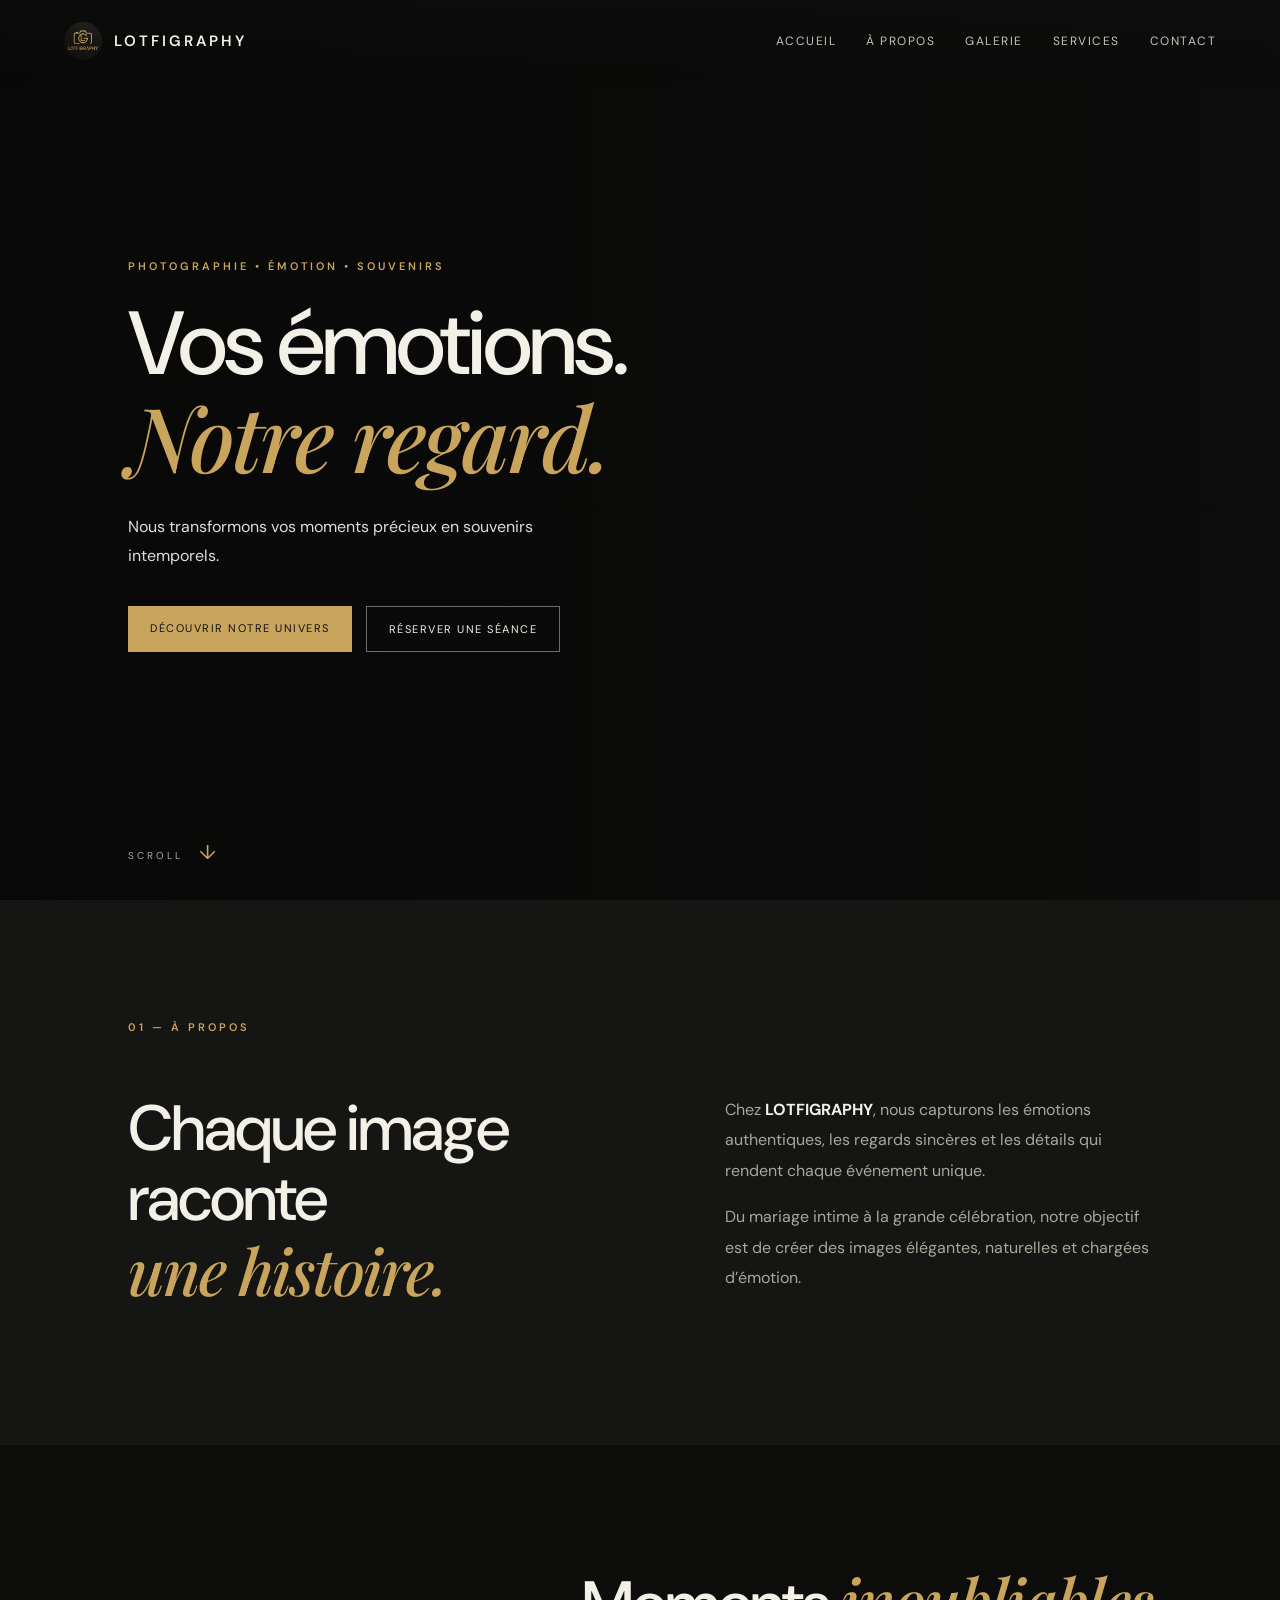
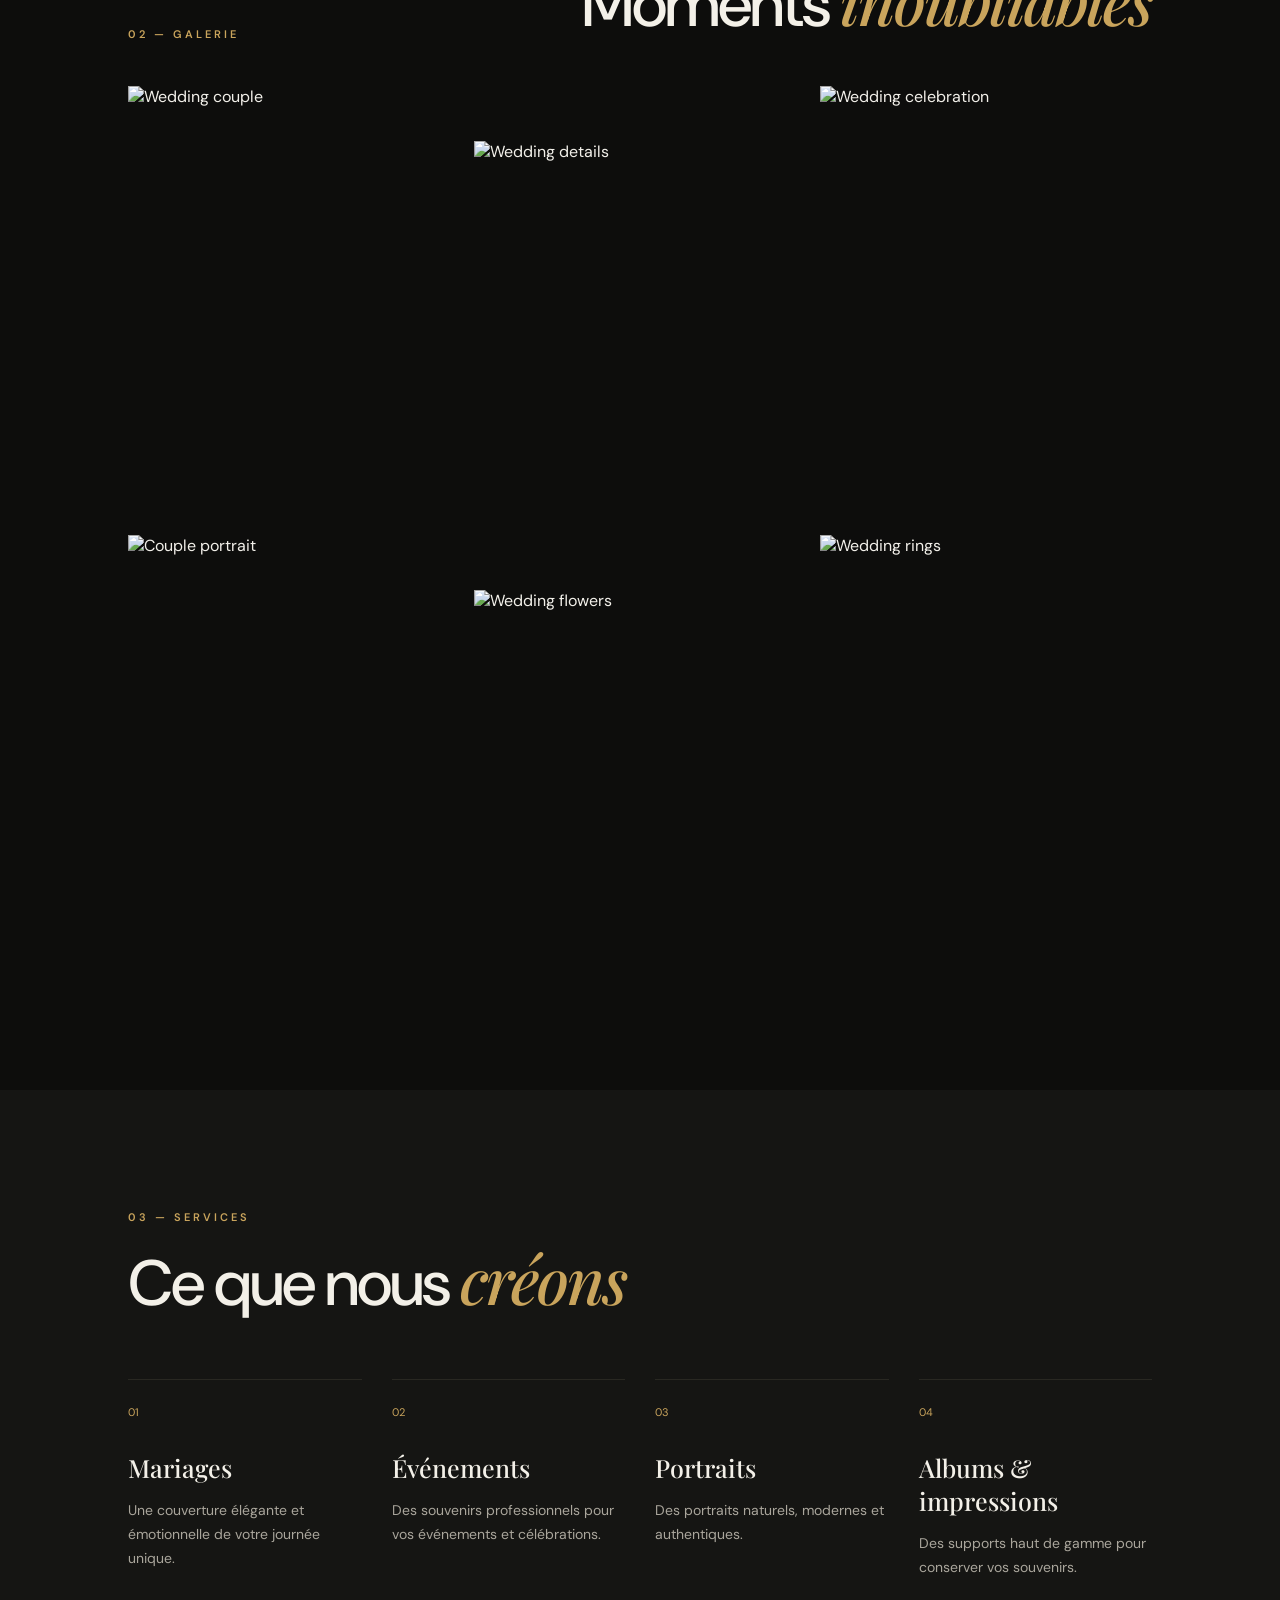
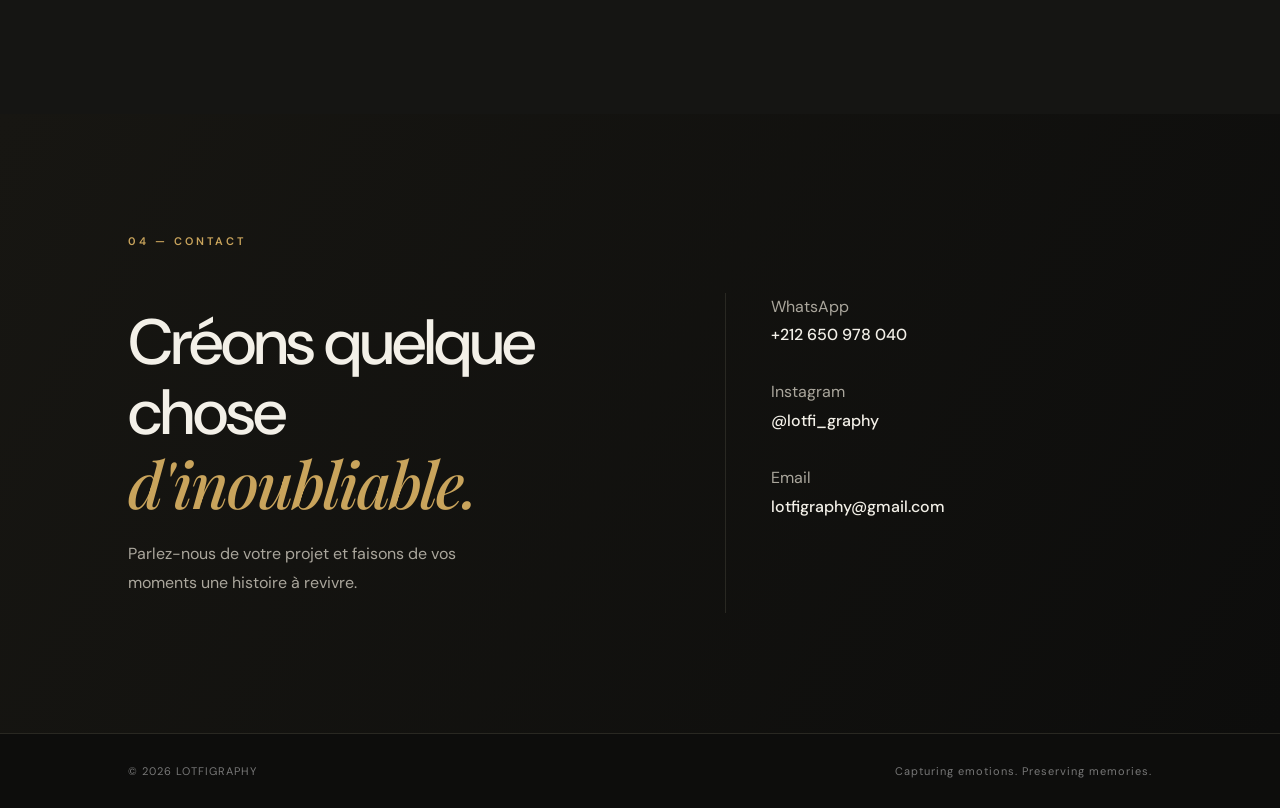
==== index.html @ d64f2783 "Initial website" ====
<!DOCTYPE html>
<html lang="fr">
<head>
  <meta charset="UTF-8" />
  <meta name="viewport" content="width=device-width, initial-scale=1.0" />
  <title>LOTFIGRAPHY — Photography Studio</title>
  <meta name="description" content="LOTFIGRAPHY — Wedding, portrait and event photography." />
  <link rel="stylesheet" href="style.css" />
</head>
<body>
  <header class="navbar">
    <a class="brand" href="#home">
      <img src="assets/logo.jpeg" alt="LOTFIGRAPHY logo" />
      <span>LOTFIGRAPHY</span>
    </a>
    <nav>
      <a href="#home">Accueil</a>
      <a href="#about">À propos</a>
      <a href="#gallery">Galerie</a>
      <a href="#services">Services</a>
      <a href="#contact">Contact</a>
    </nav>
    <button class="menu-btn" aria-label="Menu">☰</button>
  </header>

  <main>
    <section id="home" class="hero">
      <div class="hero-overlay"></div>
      <div class="hero-content">
        <p class="eyebrow">PHOTOGRAPHIE • ÉMOTION • SOUVENIRS</p>
        <h1>Vos émotions.<br><em>Notre regard.</em></h1>
        <p class="hero-text">Nous transformons vos moments précieux en souvenirs intemporels.</p>
        <div class="hero-actions">
          <a class="btn btn-gold" href="#gallery">Découvrir notre univers</a>
          <a class="btn btn-outline" href="#contact">Réserver une séance</a>
        </div>
      </div>
      <div class="scroll">SCROLL <span>↓</span></div>
    </section>

    <section id="about" class="section about">
      <div class="section-label">01 — À PROPOS</div>
      <div class="about-grid">
        <div>
          <h2>Chaque image raconte<br><em>une histoire.</em></h2>
        </div>
        <div class="about-copy">
          <p>Chez <strong>LOTFIGRAPHY</strong>, nous capturons les émotions authentiques, les regards sincères et les détails qui rendent chaque événement unique.</p>
          <p>Du mariage intime à la grande célébration, notre objectif est de créer des images élégantes, naturelles et chargées d’émotion.</p>
        </div>
      </div>
    </section>

    <section id="gallery" class="section gallery-section">
      <div class="section-heading">
        <div class="section-label">02 — GALERIE</div>
        <h2>Moments <em>inoubliables</em></h2>
      </div>
      <div class="gallery">
        <img src="https://images.unsplash.com/photo-1519741497674-611481863552?auto=format&fit=crop&w=1200&q=85" alt="Wedding couple" />
        <img src="https://images.unsplash.com/photo-1511285560929-80b456fea0bc?auto=format&fit=crop&w=1200&q=85" alt="Wedding details" />
        <img src="https://images.unsplash.com/photo-1519225421980-715cb0215aed?auto=format&fit=crop&w=1200&q=85" alt="Wedding celebration" />
        <img src="https://images.unsplash.com/photo-1537633552985-df8429e8048b?auto=format&fit=crop&w=1200&q=85" alt="Couple portrait" />
        <img src="https://images.unsplash.com/photo-1469371670807-013ccf25f16a?auto=format&fit=crop&w=1200&q=85" alt="Wedding flowers" />
        <img src="https://images.unsplash.com/photo-1507504031003-b417219a0fde?auto=format&fit=crop&w=1200&q=85" alt="Wedding rings" />
      </div>
    </section>

    <section id="services" class="section services">
      <div class="section-label">03 — SERVICES</div>
      <h2>Ce que nous <em>créons</em></h2>
      <div class="service-grid">
        <article><span>01</span><h3>Mariages</h3><p>Une couverture élégante et émotionnelle de votre journée unique.</p></article>
        <article><span>02</span><h3>Événements</h3><p>Des souvenirs professionnels pour vos événements et célébrations.</p></article>
        <article><span>03</span><h3>Portraits</h3><p>Des portraits naturels, modernes et authentiques.</p></article>
        <article><span>04</span><h3>Albums & impressions</h3><p>Des supports haut de gamme pour conserver vos souvenirs.</p></article>
      </div>
    </section>

    <section id="contact" class="section contact">
      <div class="section-label">04 — CONTACT</div>
      <div class="contact-grid">
        <div>
          <h2>Créons quelque chose<br><em>d'inoubliable.</em></h2>
          <p>Parlez-nous de votre projet et faisons de vos moments une histoire à revivre.</p>
        </div>
        <div class="contact-card">
          <a href="https://wa.me/212650978040" target="_blank">WhatsApp<br><strong>+212 650 978 040</strong></a>
          <a href="https://instagram.com/lotfi_graphy" target="_blank">Instagram<br><strong>@lotfi_graphy</strong></a>
          <a href="mailto:lotfigraphy@gmail.com">Email<br><strong>lotfigraphy@gmail.com</strong></a>
        </div>
      </div>
    </section>
  </main>

  <footer>
    <span>© 2026 LOTFIGRAPHY</span>
    <span>Capturing emotions. Preserving memories.</span>
  </footer>
  <script src="script.js"></script>
</body>
</html>
---- style.css ----
@import url('https://fonts.googleapis.com/css2?family=DM+Sans:wght@400;500;600&family=Playfair+Display:ital,wght@0,500;0,600;1,500;1,600&display=swap');
:root{--bg:#0d0d0c;--panel:#151513;--text:#f3f0e8;--muted:#aaa69c;--gold:#c9a45c;--line:#292822}
*{box-sizing:border-box}html{scroll-behavior:smooth}body{margin:0;background:var(--bg);color:var(--text);font-family:'DM Sans',sans-serif}a{color:inherit;text-decoration:none}.navbar{position:fixed;top:0;left:0;right:0;height:82px;display:flex;align-items:center;justify-content:space-between;padding:0 5vw;z-index:20;background:linear-gradient(#0d0d0ccc,transparent)}.brand{display:flex;align-items:center;gap:12px;font-size:15px;letter-spacing:3px;font-weight:600}.brand img{width:38px;height:38px;object-fit:cover;border-radius:50%}.navbar nav{display:flex;gap:30px;font-size:12px;letter-spacing:1.5px;text-transform:uppercase}.navbar nav a{opacity:.8;transition:.3s}.navbar nav a:hover{color:var(--gold);opacity:1}.menu-btn{display:none;background:none;color:white;border:0;font-size:25px}.hero{min-height:100vh;position:relative;display:flex;align-items:center;padding:120px 10vw;background-image:url('https://images.unsplash.com/photo-1519741497674-611481863552?auto=format&fit=crop&w=2200&q=90');background-size:cover;background-position:center}.hero-overlay{position:absolute;inset:0;background:linear-gradient(90deg,#080808e8 0%,#08080899 45%,#08080833 100%)}.hero-content{position:relative;max-width:720px}.eyebrow,.section-label{font-size:11px;letter-spacing:3px;color:var(--gold);font-weight:600}.hero h1{font-size:clamp(52px,7vw,100px);line-height:1.02;margin:25px 0;font-weight:500;letter-spacing:-3px}.hero h1 em,h2 em{font-family:'Playfair Display',serif;color:var(--gold);font-weight:500}.hero-text{color:#ddd;max-width:410px;line-height:1.8}.hero-actions{display:flex;gap:14px;margin-top:35px;flex-wrap:wrap}.btn{padding:15px 22px;font-size:11px;letter-spacing:1.5px;text-transform:uppercase}.btn-gold{background:var(--gold);color:#111}.btn-outline{border:1px solid #ffffff66}.scroll{position:absolute;bottom:35px;left:10vw;font-size:10px;letter-spacing:3px;color:#aaa}.scroll span{color:var(--gold);font-size:20px;margin-left:10px}.section{padding:120px 10vw}.about{background:var(--panel)}.about-grid,.contact-grid{display:grid;grid-template-columns:1.1fr 1fr;gap:10vw;margin-top:45px}.section h2{font-size:clamp(38px,5vw,70px);font-weight:500;line-height:1.1;letter-spacing:-2px;margin:15px 0}.about-copy{color:var(--muted);line-height:1.9;max-width:450px}.about-copy strong{color:var(--text)}.section-heading{display:flex;justify-content:space-between;align-items:end;margin-bottom:45px}.section-heading h2{margin:0}.gallery{display:grid;grid-template-columns:repeat(3,1fr);gap:14px}.gallery img{width:100%;height:380px;object-fit:cover;filter:saturate(.75);transition:.5s}.gallery img:nth-child(2),.gallery img:nth-child(5){margin-top:55px}.gallery img:hover{filter:saturate(1);transform:scale(1.015)}.services{background:var(--panel)}.services>h2{margin:20px 0 60px}.service-grid{display:grid;grid-template-columns:repeat(4,1fr);gap:30px}.service-grid article{border-top:1px solid var(--line);padding-top:20px}.service-grid span{color:var(--gold);font-size:11px}.service-grid h3{font-family:'Playfair Display',serif;font-size:25px;font-weight:500;margin:30px 0 15px}.service-grid p{color:var(--muted);line-height:1.7;font-size:14px}.contact{background:linear-gradient(120deg,#171612,#0d0d0c)}.contact-grid p{color:var(--muted);max-width:400px;line-height:1.8}.contact-card{border-left:1px solid var(--line);padding-left:45px;display:flex;flex-direction:column;gap:28px}.contact-card a{color:var(--muted);line-height:1.8}.contact-card strong{color:var(--text);font-weight:500}.contact-card a:hover strong{color:var(--gold)}footer{padding:30px 10vw;border-top:1px solid var(--line);display:flex;justify-content:space-between;color:#777;font-size:11px;letter-spacing:1px}@media(max-width:800px){.navbar nav{display:none}.menu-btn{display:block}.hero{padding:120px 7vw}.section{padding:80px 7vw}.about-grid,.contact-grid{grid-template-columns:1fr;gap:35px}.gallery{grid-template-columns:repeat(2,1fr)}.gallery img{height:260px}.gallery img:nth-child(2),.gallery img:nth-child(5){margin-top:0}.service-grid{grid-template-columns:repeat(2,1fr)}.contact-card{border-left:0;border-top:1px solid var(--line);padding:30px 0 0}footer{padding:25px 7vw;display:block;line-height:2}}
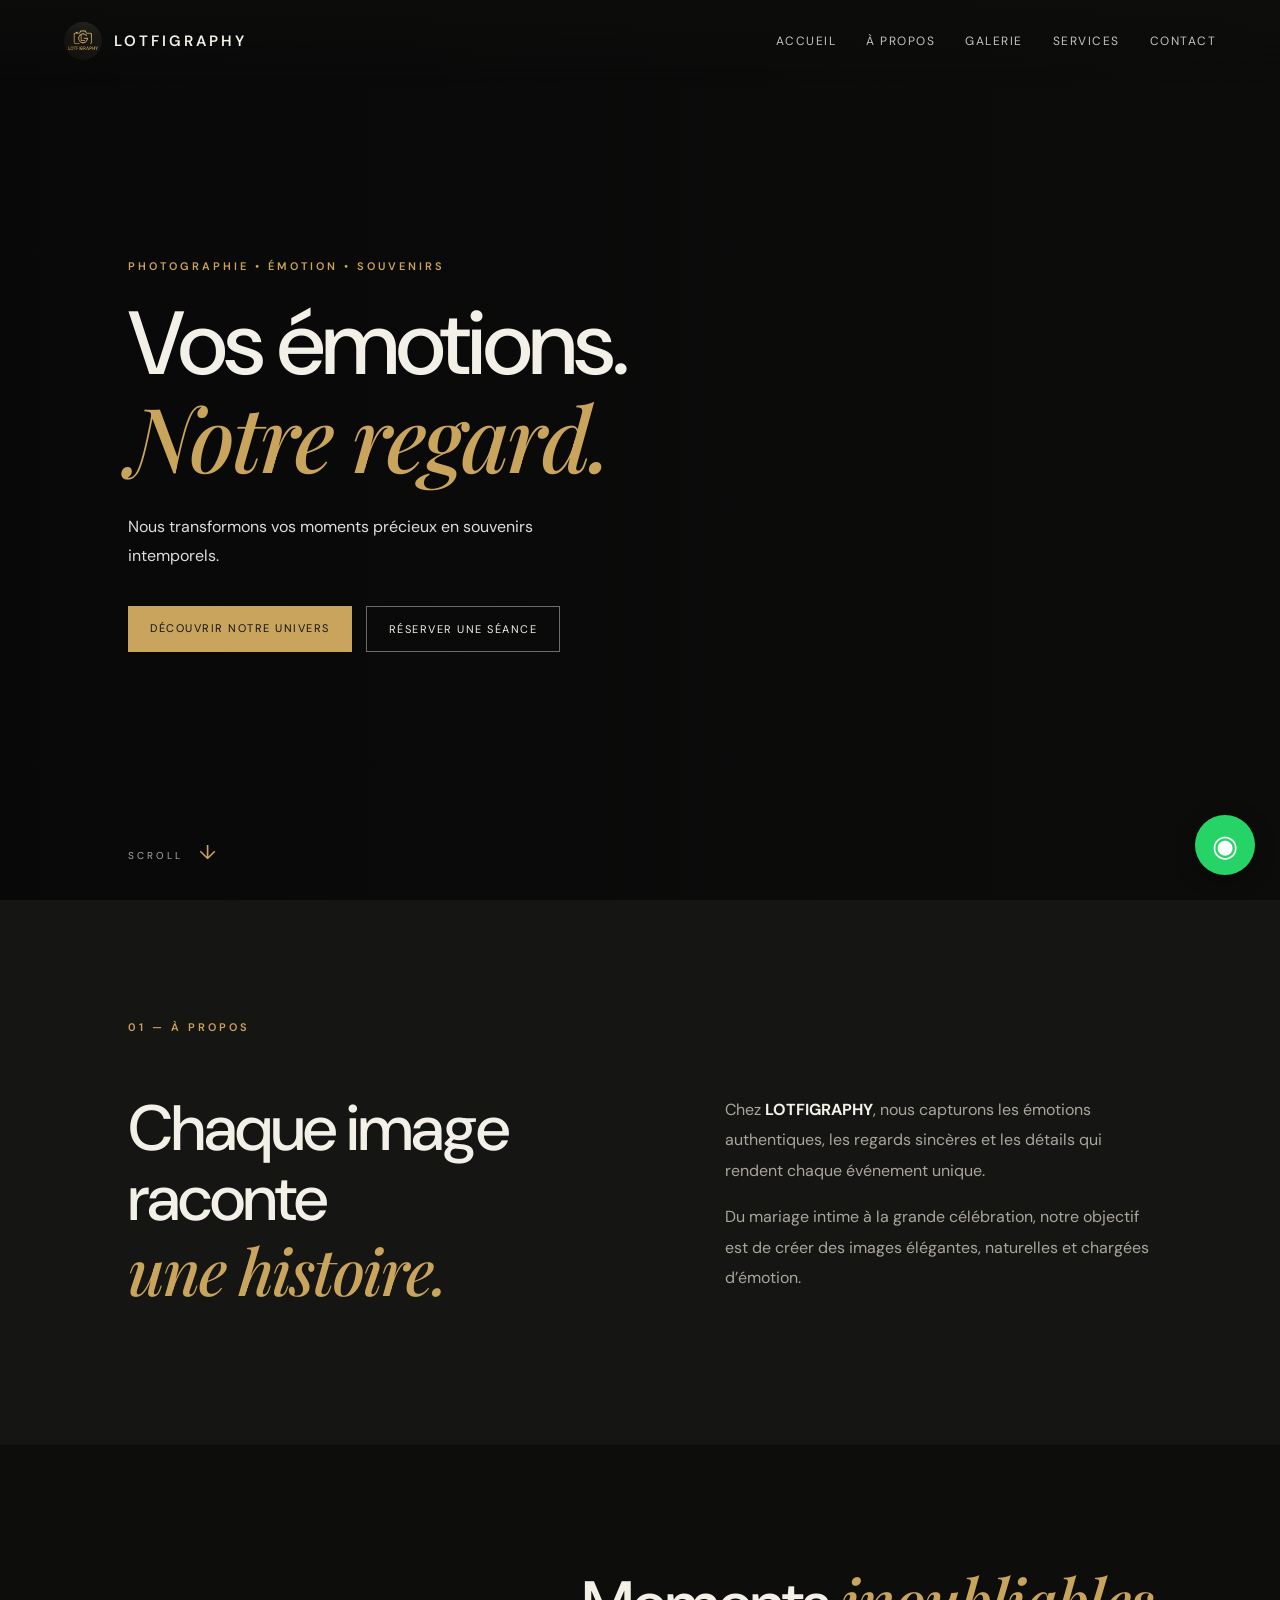
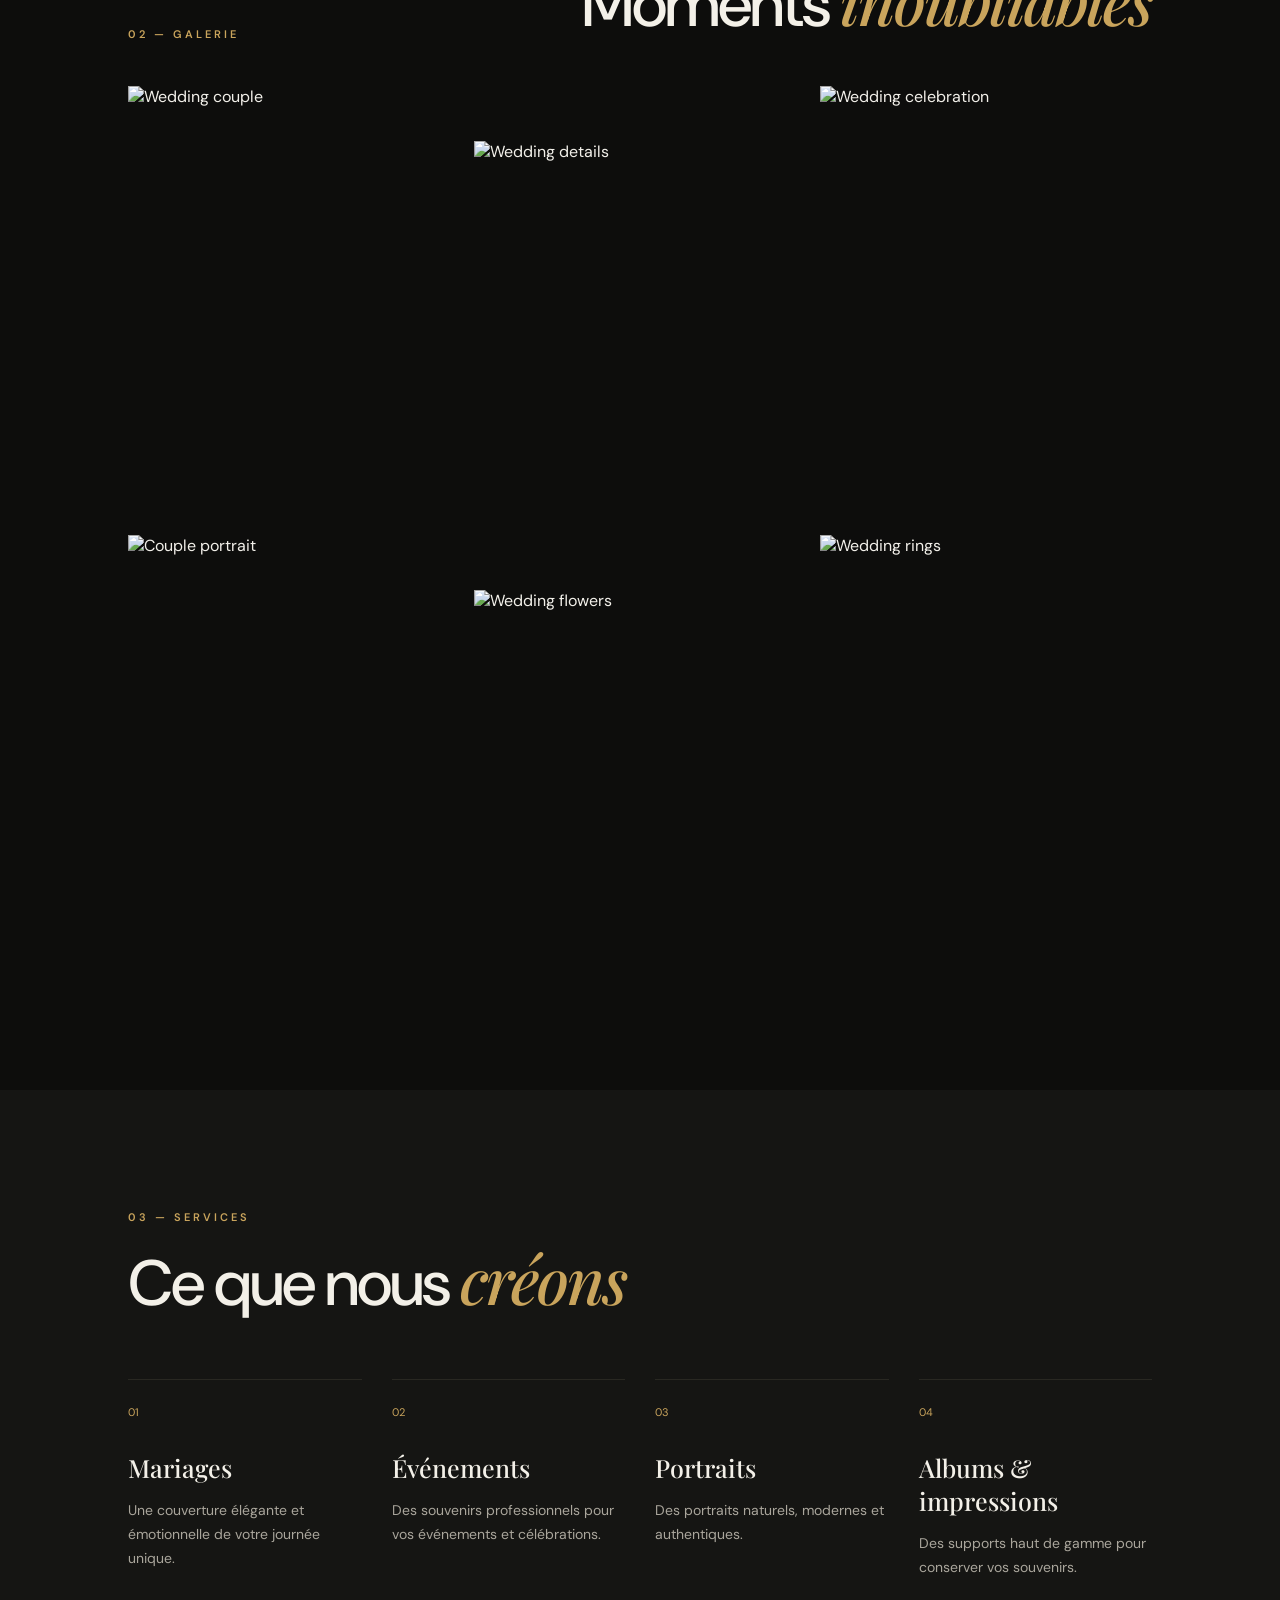
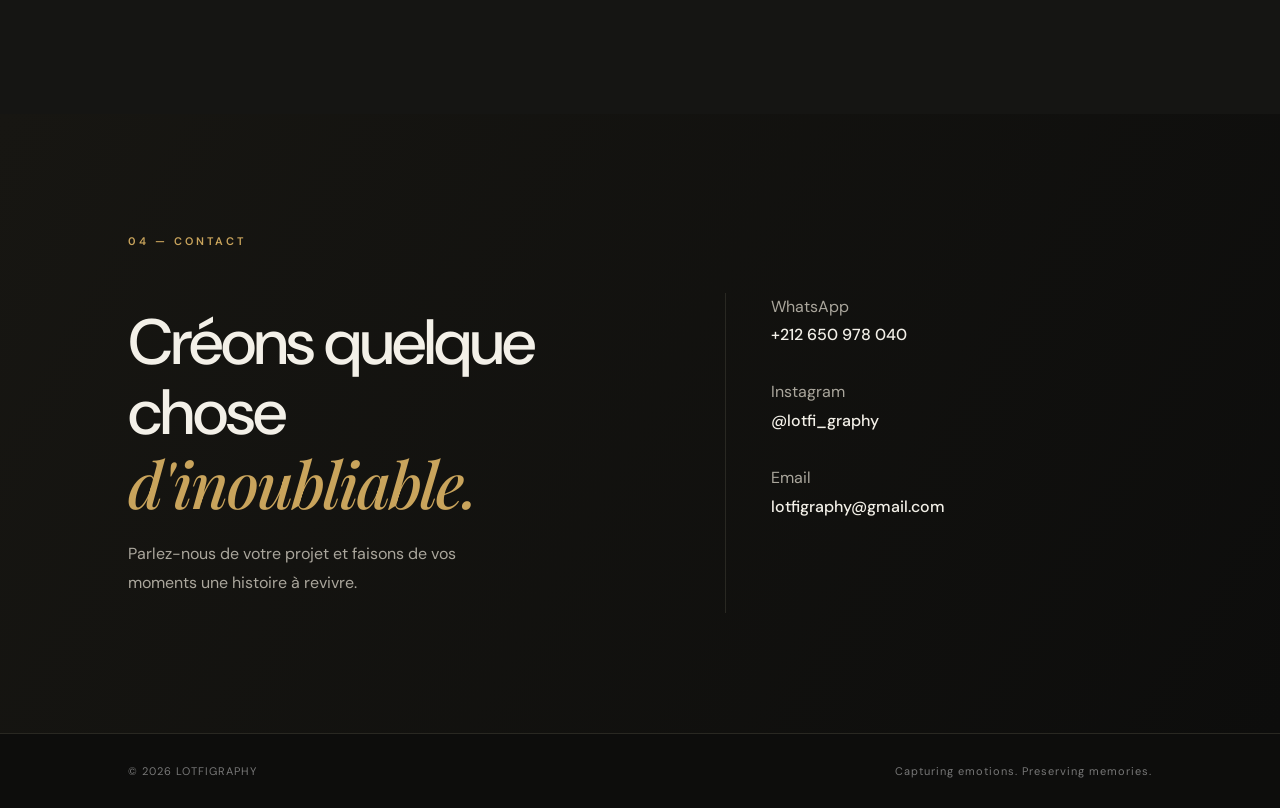
==== commit 3e740209: "Add floating WhatsApp button" ====
--- a/index.html
+++ b/index.html
@@ -7,7 +7,9 @@
   <meta name="description" content="LOTFIGRAPHY — Wedding, portrait and event photography." />
   <link rel="stylesheet" href="style.css" />
 </head>
-<body>
+<a href="https://wa.me/212650978040" class="whatsapp-float" target="_blank" rel="noopener noreferrer" aria-label="WhatsApp">
+  <span>WhatsApp</span>
+</a><body>
   <header class="navbar">
     <a class="brand" href="#home">
       <img src="assets/logo.jpeg" alt="LOTFIGRAPHY logo" />
@@ -99,4 +101,4 @@
   </footer>
   <script src="script.js"></script>
 </body>
-</html>+</html>
--- a/style.css
+++ b/style.css
@@ -1,3 +1,55 @@
 @import url('https://fonts.googleapis.com/css2?family=DM+Sans:wght@400;500;600&family=Playfair+Display:ital,wght@0,500;0,600;1,500;1,600&display=swap');
 :root{--bg:#0d0d0c;--panel:#151513;--text:#f3f0e8;--muted:#aaa69c;--gold:#c9a45c;--line:#292822}
 *{box-sizing:border-box}html{scroll-behavior:smooth}body{margin:0;background:var(--bg);color:var(--text);font-family:'DM Sans',sans-serif}a{color:inherit;text-decoration:none}.navbar{position:fixed;top:0;left:0;right:0;height:82px;display:flex;align-items:center;justify-content:space-between;padding:0 5vw;z-index:20;background:linear-gradient(#0d0d0ccc,transparent)}.brand{display:flex;align-items:center;gap:12px;font-size:15px;letter-spacing:3px;font-weight:600}.brand img{width:38px;height:38px;object-fit:cover;border-radius:50%}.navbar nav{display:flex;gap:30px;font-size:12px;letter-spacing:1.5px;text-transform:uppercase}.navbar nav a{opacity:.8;transition:.3s}.navbar nav a:hover{color:var(--gold);opacity:1}.menu-btn{display:none;background:none;color:white;border:0;font-size:25px}.hero{min-height:100vh;position:relative;display:flex;align-items:center;padding:120px 10vw;background-image:url('https://images.unsplash.com/photo-1519741497674-611481863552?auto=format&fit=crop&w=2200&q=90');background-size:cover;background-position:center}.hero-overlay{position:absolute;inset:0;background:linear-gradient(90deg,#080808e8 0%,#08080899 45%,#08080833 100%)}.hero-content{position:relative;max-width:720px}.eyebrow,.section-label{font-size:11px;letter-spacing:3px;color:var(--gold);font-weight:600}.hero h1{font-size:clamp(52px,7vw,100px);line-height:1.02;margin:25px 0;font-weight:500;letter-spacing:-3px}.hero h1 em,h2 em{font-family:'Playfair Display',serif;color:var(--gold);font-weight:500}.hero-text{color:#ddd;max-width:410px;line-height:1.8}.hero-actions{display:flex;gap:14px;margin-top:35px;flex-wrap:wrap}.btn{padding:15px 22px;font-size:11px;letter-spacing:1.5px;text-transform:uppercase}.btn-gold{background:var(--gold);color:#111}.btn-outline{border:1px solid #ffffff66}.scroll{position:absolute;bottom:35px;left:10vw;font-size:10px;letter-spacing:3px;color:#aaa}.scroll span{color:var(--gold);font-size:20px;margin-left:10px}.section{padding:120px 10vw}.about{background:var(--panel)}.about-grid,.contact-grid{display:grid;grid-template-columns:1.1fr 1fr;gap:10vw;margin-top:45px}.section h2{font-size:clamp(38px,5vw,70px);font-weight:500;line-height:1.1;letter-spacing:-2px;margin:15px 0}.about-copy{color:var(--muted);line-height:1.9;max-width:450px}.about-copy strong{color:var(--text)}.section-heading{display:flex;justify-content:space-between;align-items:end;margin-bottom:45px}.section-heading h2{margin:0}.gallery{display:grid;grid-template-columns:repeat(3,1fr);gap:14px}.gallery img{width:100%;height:380px;object-fit:cover;filter:saturate(.75);transition:.5s}.gallery img:nth-child(2),.gallery img:nth-child(5){margin-top:55px}.gallery img:hover{filter:saturate(1);transform:scale(1.015)}.services{background:var(--panel)}.services>h2{margin:20px 0 60px}.service-grid{display:grid;grid-template-columns:repeat(4,1fr);gap:30px}.service-grid article{border-top:1px solid var(--line);padding-top:20px}.service-grid span{color:var(--gold);font-size:11px}.service-grid h3{font-family:'Playfair Display',serif;font-size:25px;font-weight:500;margin:30px 0 15px}.service-grid p{color:var(--muted);line-height:1.7;font-size:14px}.contact{background:linear-gradient(120deg,#171612,#0d0d0c)}.contact-grid p{color:var(--muted);max-width:400px;line-height:1.8}.contact-card{border-left:1px solid var(--line);padding-left:45px;display:flex;flex-direction:column;gap:28px}.contact-card a{color:var(--muted);line-height:1.8}.contact-card strong{color:var(--text);font-weight:500}.contact-card a:hover strong{color:var(--gold)}footer{padding:30px 10vw;border-top:1px solid var(--line);display:flex;justify-content:space-between;color:#777;font-size:11px;letter-spacing:1px}@media(max-width:800px){.navbar nav{display:none}.menu-btn{display:block}.hero{padding:120px 7vw}.section{padding:80px 7vw}.about-grid,.contact-grid{grid-template-columns:1fr;gap:35px}.gallery{grid-template-columns:repeat(2,1fr)}.gallery img{height:260px}.gallery img:nth-child(2),.gallery img:nth-child(5){margin-top:0}.service-grid{grid-template-columns:repeat(2,1fr)}.contact-card{border-left:0;border-top:1px solid var(--line);padding:30px 0 0}footer{padding:25px 7vw;display:block;line-height:2}}
+.whatsapp-float {
+  position: fixed;
+  right: 25px;
+  bottom: 25px;
+  width: 60px;
+  height: 60px;
+  background: #25D366;
+  border-radius: 50%;
+  z-index: 99999;
+  display: flex;
+  align-items: center;
+  justify-content: center;
+  text-decoration: none;
+  box-shadow: 0 5px 20px rgba(0,0,0,0.35);
+  transition: transform 0.3s ease;
+}
+
+.whatsapp-float::before {
+  content: "◉";
+  color: white;
+  font-size: 30px;
+}
+
+.whatsapp-float span {
+  position: absolute;
+  right: 70px;
+  white-space: nowrap;
+  background: #111;
+  color: white;
+  padding: 9px 13px;
+  border-radius: 5px;
+  font-size: 13px;
+  opacity: 0;
+  transition: opacity 0.3s ease;
+}
+
+.whatsapp-float:hover {
+  transform: scale(1.08);
+}
+
+.whatsapp-float:hover span {
+  opacity: 1;
+}
+
+@media (max-width: 768px) {
+  .whatsapp-float {
+    right: 18px;
+    bottom: 18px;
+    width: 55px;
+    height: 55px;
+  }
+}
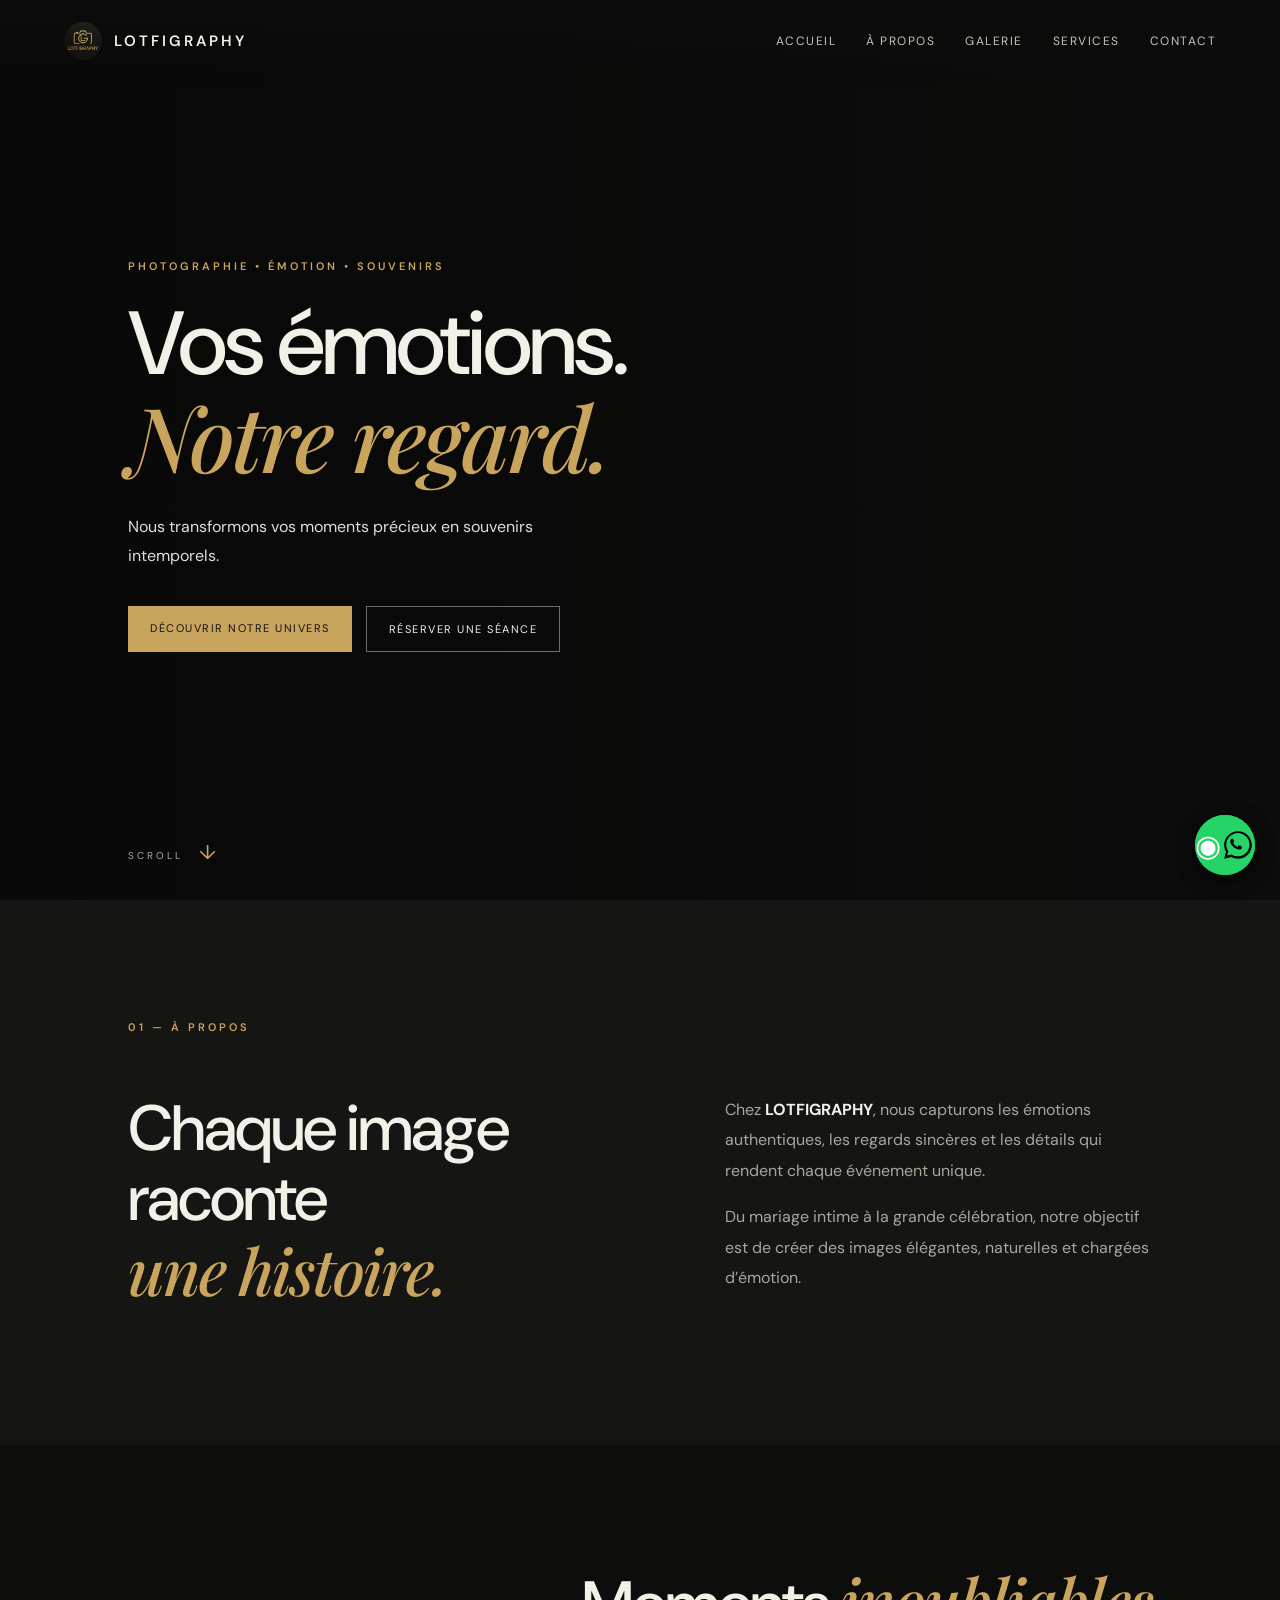
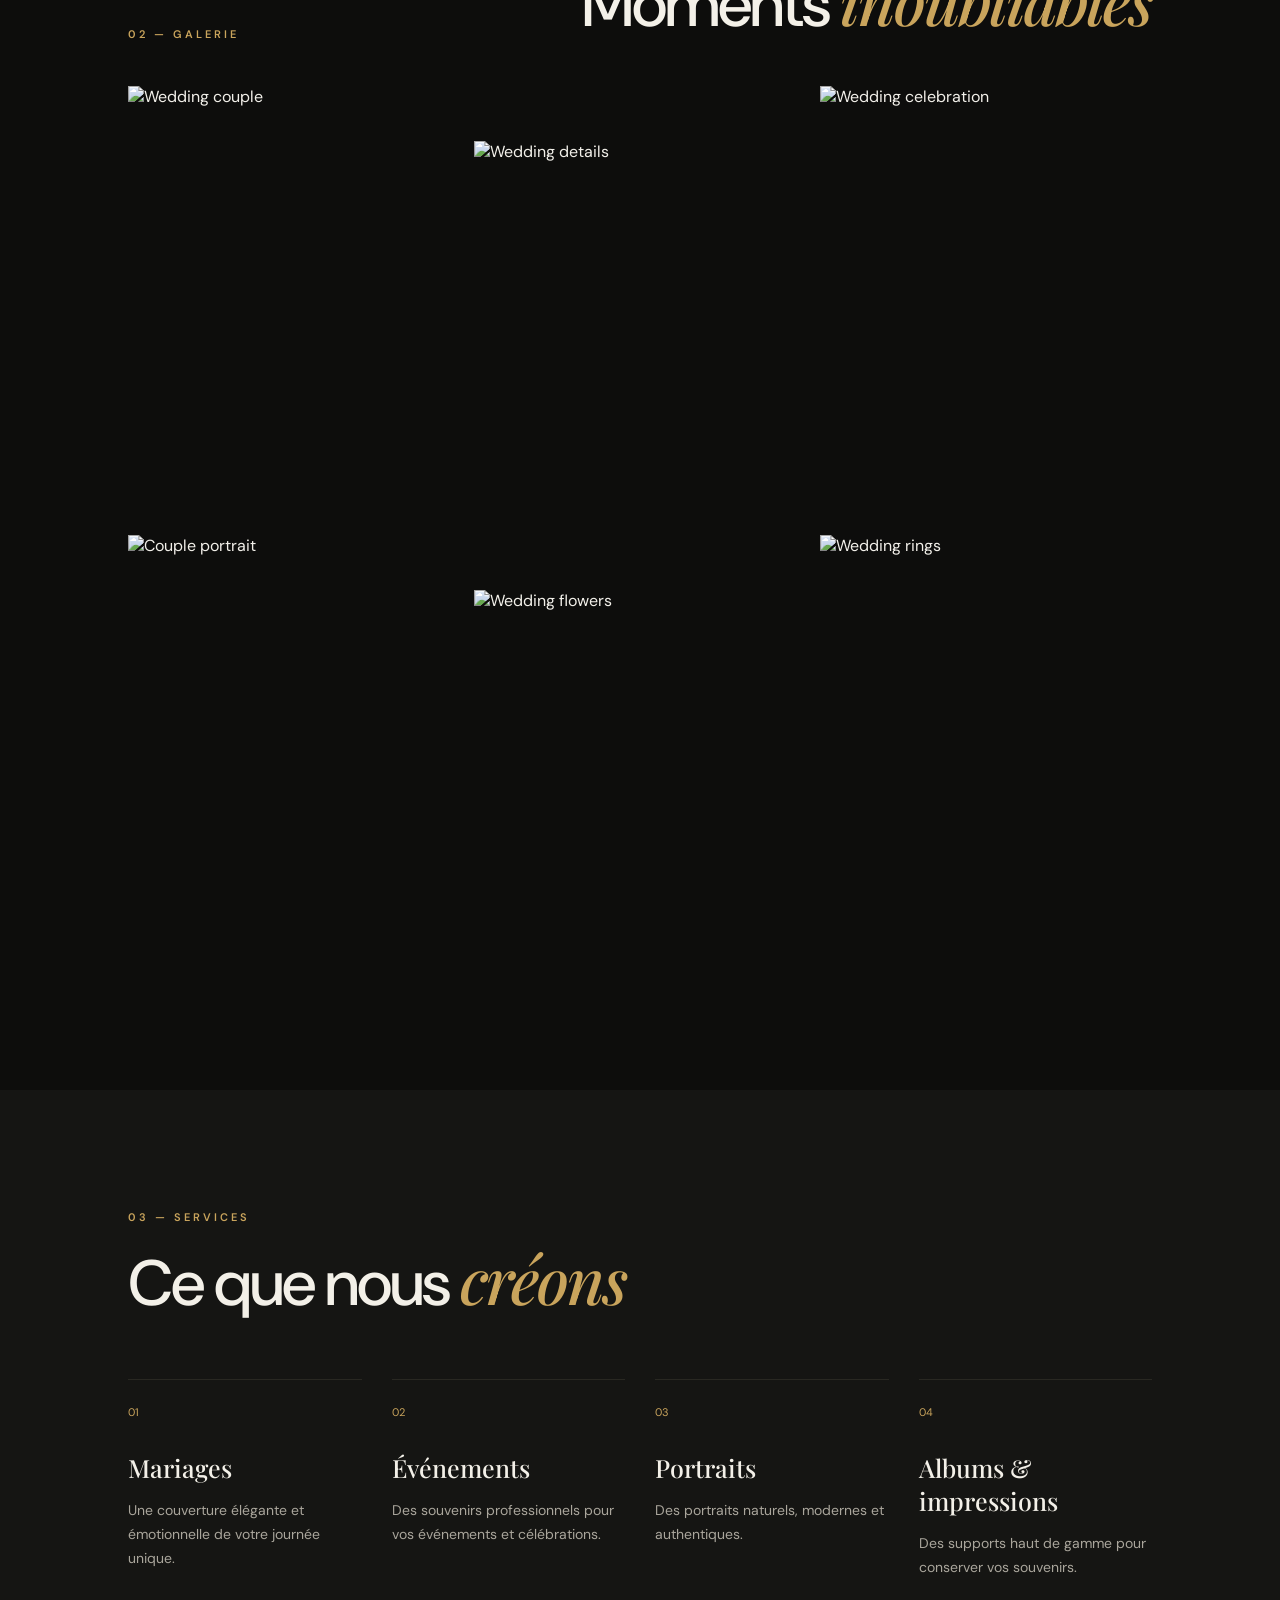
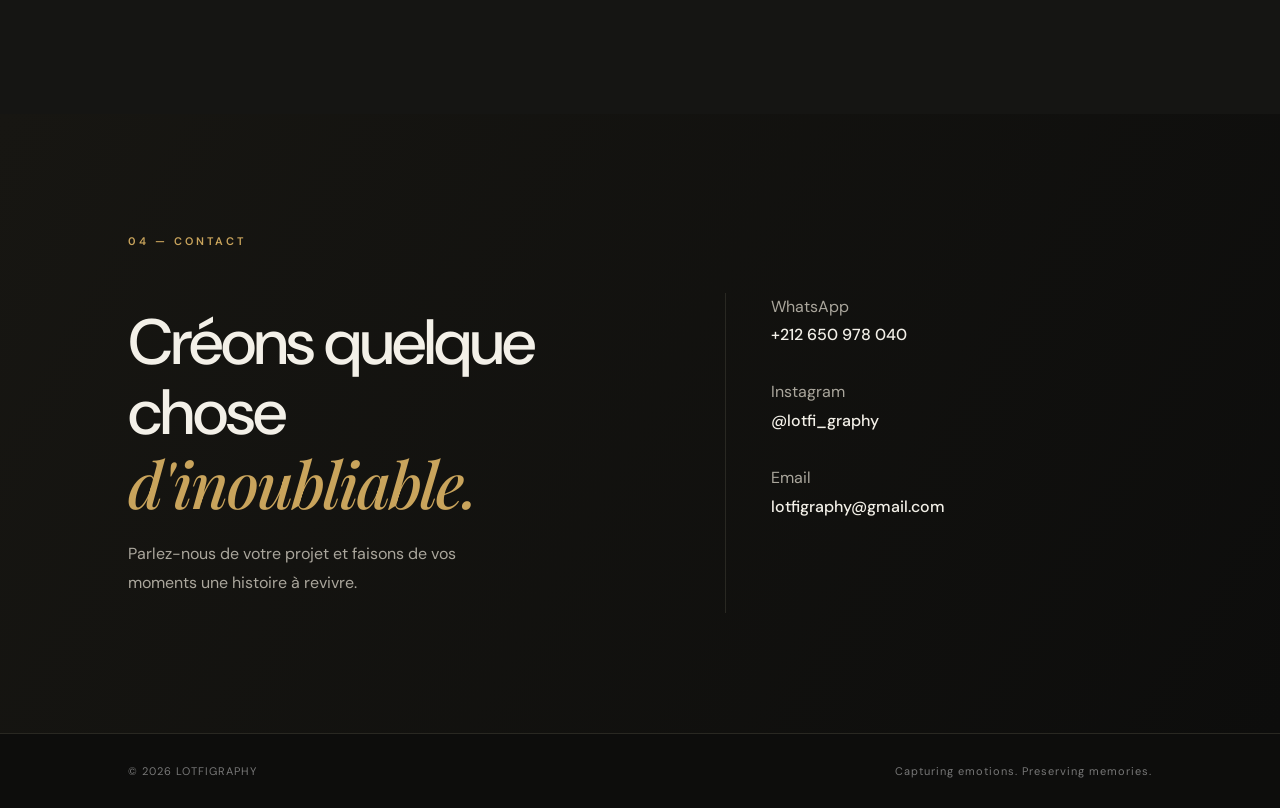
==== commit 1881e404: "Fix WhatsApp icon" ====
--- a/index.html
+++ b/index.html
@@ -7,8 +7,13 @@
   <meta name="description" content="LOTFIGRAPHY — Wedding, portrait and event photography." />
   <link rel="stylesheet" href="style.css" />
 </head>
-<a href="https://wa.me/212650978040" class="whatsapp-float" target="_blank" rel="noopener noreferrer" aria-label="WhatsApp">
-  <span>WhatsApp</span>
+<a href="https://wa.me/212650978040" class="whatsapp-float" target="_blank" rel="noopener noreferrer" aria-label="WhatsApp"><a href="https://wa.me/212650978040" class="whatsapp-float" target="_blank" rel="noopener noreferrer" aria-label="WhatsApp">
+    <svg viewBox="0 0 32 32" aria-hidden="true">
+        <path d="M19.11 17.23c-.27-.14-1.6-.79-1.85-.88-.25-.09-.43-.14-.61.14-.18.27-.7.88-.86 1.06-.16.18-.32.2-.59.07-.27-.14-1.13-.42-2.15-1.34-.79-.7-1.33-1.57-1.49-1.83-.16-.27-.02-.41.12-.55.12-.12.27-.32.41-.48.14-.16.18-.27.27-.45.09-.18.05-.34-.02-.48-.07-.14-.61-1.47-.84-2.01-.22-.53-.45-.46-.61-.47h-.52c-.18 0-.48.07-.73.34-.25.27-.95.93-.95 2.27s.98 2.63 1.11 2.81c.14.18 1.93 2.95 4.68 4.14.65.28 1.16.45 1.56.57.65.21 1.24.18 1.71.11.52-.08 1.6-.65 1.83-1.28.23-.63.23-1.17.16-1.28-.07-.11-.25-.18-.52-.32z"/>
+        <path d="M16.01 3C8.83 3 3 8.83 3 16c0 2.29.6 4.45 1.74 6.36L3 29l6.81-1.78A12.94 12.94 0 0 0 16.01 29C23.18 29 29 23.17 29 16S23.18 3 16.01 3zm0 23.67c-2.03 0-4.02-.55-5.76-1.59l-.41-.24-4.04 1.06 1.08-3.94-.27-.42A10.94 10.94 0 1 1 16.01 26.67z"/>
+    </svg>
+    <span>WhatsApp</span>
+</a>
 </a><body>
   <header class="navbar">
     <a class="brand" href="#home">
